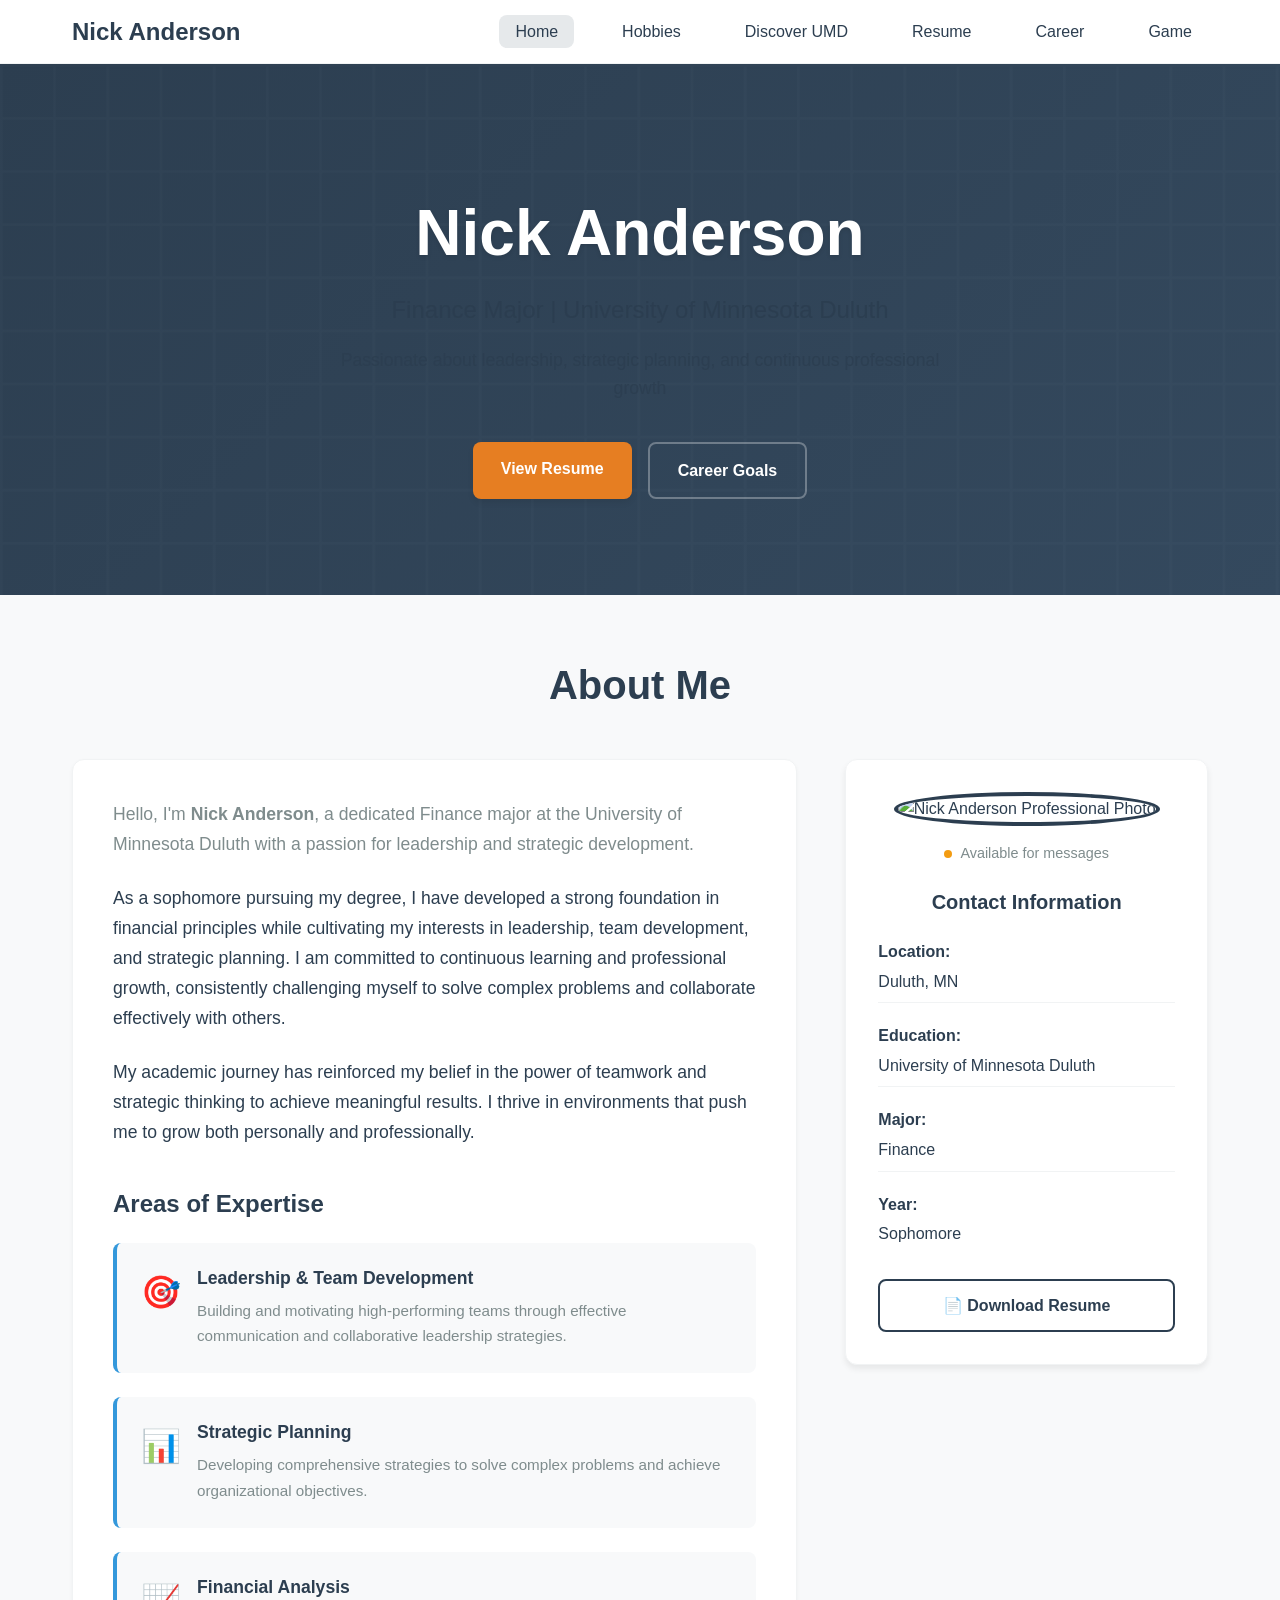
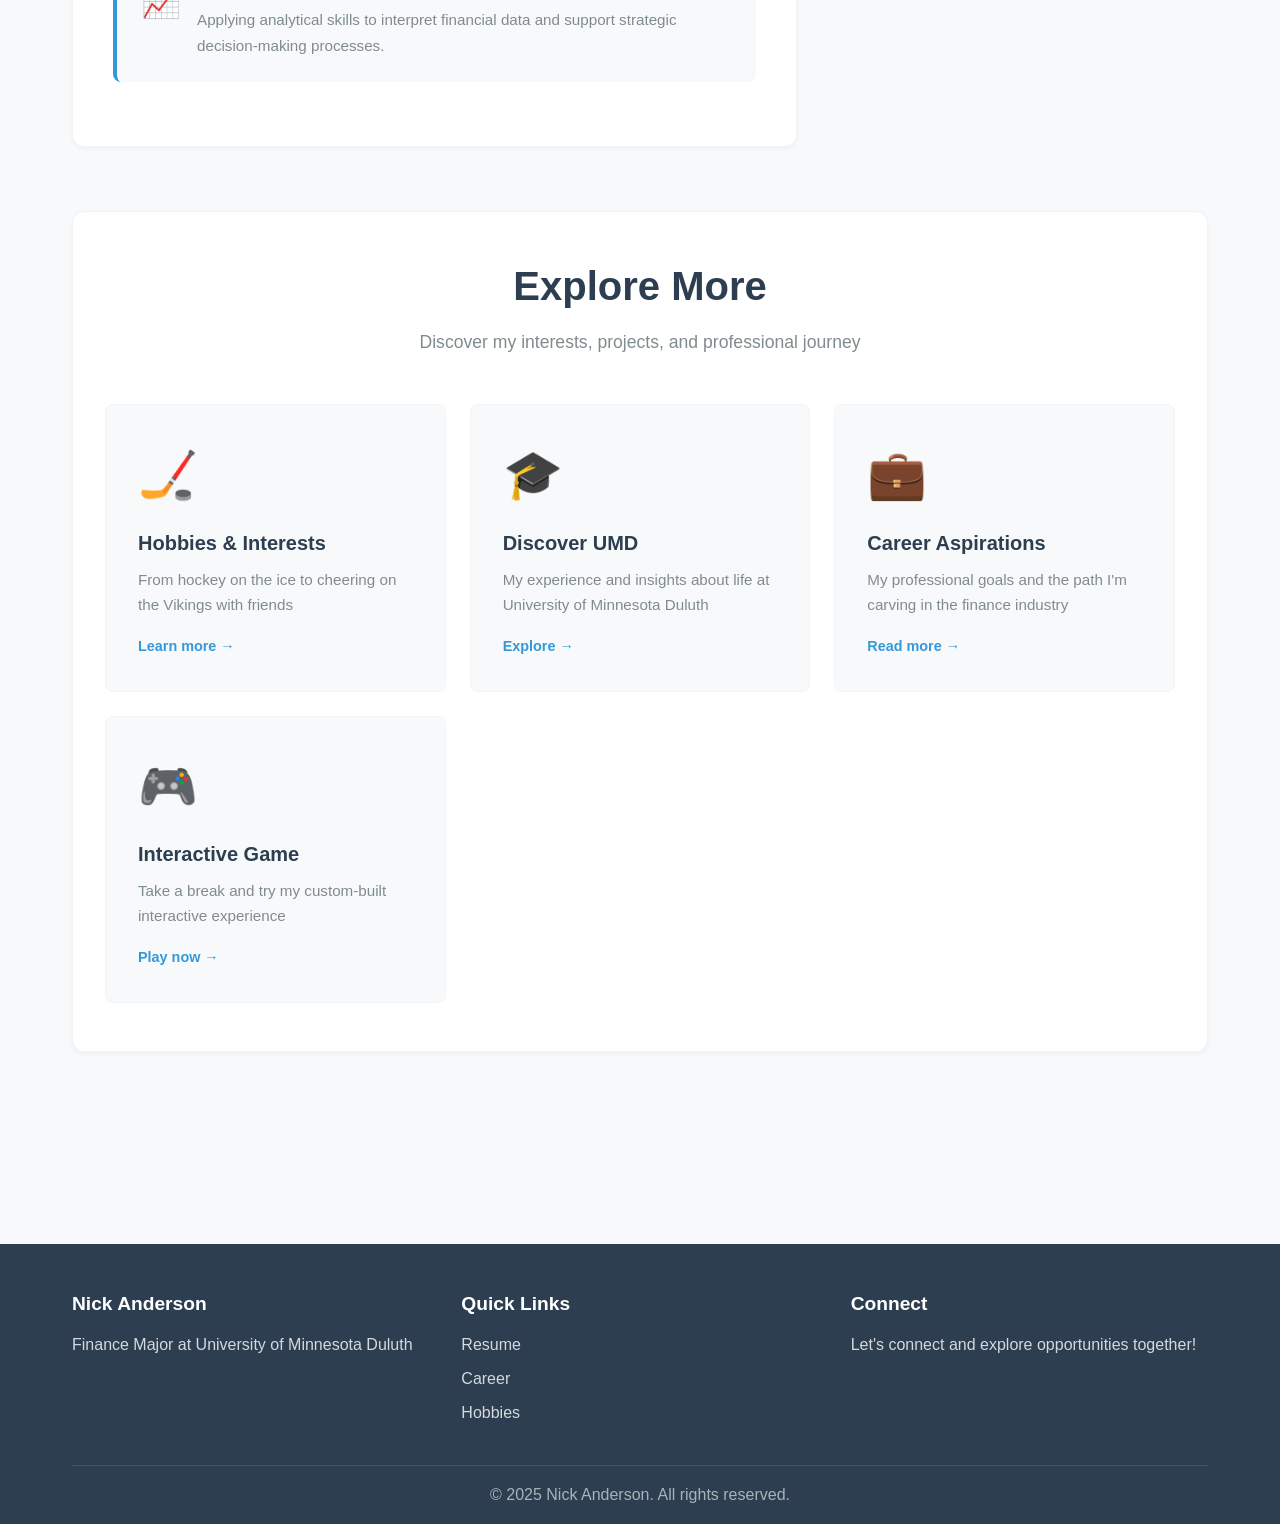
==== index.html @ 1c911851 "Add files via upload upload my files for the first time" ====
<!DOCTYPE html>
<html lang="en">
<head>
    <meta charset="UTF-8">
    <meta name="viewport" content="width=device-width, initial-scale=1.0">
    <title>Nick Anderson - Professional Portfolio</title>
    <link rel="stylesheet" href="CSS/styles.css">
</head>
<body>
    <!-- Navigation Menu -->
    <nav class="navbar">
        <div class="nav-container">
            <div class="nav-logo">
                <h2>Nick Anderson</h2>
            </div>
            <ul class="nav-menu">
                <li class="nav-item">
                    <a href="index.html" class="nav-link active">Home</a>
                </li>
                <li class="nav-item">
                    <a href="hobbies.html" class="nav-link">Hobbies</a>
                </li>
                <li class="nav-item">
                    <a href="discover.html" class="nav-link">Discover UMD</a>
                </li>
                <li class="nav-item">
                    <a href="resume.html" class="nav-link">Resume</a>
                </li>
                <li class="nav-item">
                    <a href="career.html" class="nav-link">Career</a>
                </li>
                <li class="nav-item">
                    <a href="game.html" class="nav-link">Game</a>
                </li>
            </ul>
            <div class="hamburger">
                <span class="bar"></span>
                <span class="bar"></span>
                <span class="bar"></span>
            </div>
        </div>
    </nav>

    <!-- Hero Section -->
    <header class="hero">
        <div class="hero-container">
            <div class="hero-content">
                <h1 class="hero-title">Nick Anderson</h1>
                <p class="hero-subtitle">Finance Major | University of Minnesota Duluth</p>
                <p class="hero-description">Passionate about leadership, strategic planning, and continuous professional growth</p>
                <div class="hero-buttons">
                    <a href="resume.html" class="btn btn-primary">View Resume</a>
                    <a href="career.html" class="btn btn-secondary">Career Goals</a>
                </div>
            </div>
        </div>
    </header>

    <main class="main-content">
        <div class="container">
            <!-- About Me Section -->
            <section class="about-section">
                <div class="section-header">
                    <h2 class="section-title">About Me</h2>
                </div>
                <div class="about-grid">
                    <div class="about-content">
                        <div class="about-text">
                            <p class="lead">Hello, I'm <strong>Nick Anderson</strong>, a dedicated Finance major at the University of Minnesota Duluth with a passion for leadership and strategic development.</p>
                            
                            <p>As a sophomore pursuing my degree, I have developed a strong foundation in financial principles while cultivating my interests in leadership, team development, and strategic planning. I am committed to continuous learning and professional growth, consistently challenging myself to solve complex problems and collaborate effectively with others.</p>
                            
                            <p>My academic journey has reinforced my belief in the power of teamwork and strategic thinking to achieve meaningful results. I thrive in environments that push me to grow both personally and professionally.</p>
                            
                            <div class="expertise-areas">
                                <h3>Areas of Expertise</h3>
                                <ul class="expertise-list">
                                    <li>
                                        <div class="expertise-icon">🎯</div>
                                        <div class="expertise-content">
                                            <h4>Leadership & Team Development</h4>
                                            <p>Building and motivating high-performing teams through effective communication and collaborative leadership strategies.</p>
                                        </div>
                                    </li>
                                    <li>
                                        <div class="expertise-icon">📊</div>
                                        <div class="expertise-content">
                                            <h4>Strategic Planning</h4>
                                            <p>Developing comprehensive strategies to solve complex problems and achieve organizational objectives.</p>
                                        </div>
                                    </li>
                                    <li>
                                        <div class="expertise-icon">📈</div>
                                        <div class="expertise-content">
                                            <h4>Financial Analysis</h4>
                                            <p>Applying analytical skills to interpret financial data and support strategic decision-making processes.</p>
                                        </div>
                                    </li>
                                </ul>
                            </div>
                        </div>
                    </div>
                    
                    <div class="about-sidebar">
                        <div class="profile-card">
                            <div class="profile-image">
                                <img src="images/headshot.jpg" alt="Nick Anderson Professional Photo" />
                                <div class="profile-status">
                                    <span class="status-indicator"></span>
                                    <span class="status-text">Available for opportunities</span>
                                </div>
                            </div>
                            <div class="profile-info">
                                <h3>Contact Information</h3>
                                <div class="contact-item">
                                    <strong>Location:</strong> Duluth, MN
                                </div>
                                <div class="contact-item">
                                    <strong>Education:</strong> University of Minnesota Duluth
                                </div>
                                <div class="contact-item">
                                    <strong>Major:</strong> Finance
                                </div>
                                <div class="contact-item">
                                    <strong>Year:</strong> Sophomore
                                </div>
                            </div>
                            <div class="profile-links">
                                <a href="files/resume.pdf" class="btn btn-outline" target="_blank">
                                    📄 Download Resume
                                </a>
                            </div>
                        </div>
                    </div>
                </div>
            </section>

            <!-- Quick Links Section -->
            <section class="quick-links-section">
                <div class="section-header">
                    <h2 class="section-title">Explore More</h2>
                    <p class="section-subtitle">Discover my interests, projects, and professional journey</p>
                </div>
                <div class="links-grid">
                    <a href="hobbies.html" class="link-card">
                        <div class="link-icon">🏒</div>
                        <h3>Hobbies & Interests</h3>
                        <p>From hockey on the ice to cheering on the Vikings with friends</p>
                        <span class="link-arrow">Learn more →</span>
                    </a>
                    
                    <a href="discover.html" class="link-card">
                        <div class="link-icon">🎓</div>
                        <h3>Discover UMD</h3>
                        <p>My experience and insights about life at University of Minnesota Duluth</p>
                        <span class="link-arrow">Explore →</span>
                    </a>
                    
                    <a href="career.html" class="link-card">
                        <div class="link-icon">💼</div>
                        <h3>Career Aspirations</h3>
                        <p>My professional goals and the path I'm carving in the finance industry</p>
                        <span class="link-arrow">Read more →</span>
                    </a>
                    
                    <a href="game.html" class="link-card">
                        <div class="link-icon">🎮</div>
                        <h3>Interactive Game</h3>
                        <p>Take a break and try my custom-built interactive experience</p>
                        <span class="link-arrow">Play now →</span>
                    </a>
                </div>
            </section>
        </div>
    </main>

    <!-- Footer -->
    <footer class="footer">
        <div class="container">
            <div class="footer-content">
                <div class="footer-section">
                    <h4>Nick Anderson</h4>
                    <p>Finance Major at University of Minnesota Duluth</p>
                </div>
                <div class="footer-section">
                    <h4>Quick Links</h4>
                    <ul>
                        <li><a href="resume.html">Resume</a></li>
                        <li><a href="career.html">Career</a></li>
                        <li><a href="hobbies.html">Hobbies</a></li>
                    </ul>
                </div>
                <div class="footer-section">
                    <h4>Connect</h4>
                    <p>Let's connect and explore opportunities together!</p>
                </div>
            </div>
            <div class="footer-bottom">
                <p>&copy; 2025 Nick Anderson. All rights reserved.</p>
            </div>
        </div>
    </footer>

    <script src="js/script.js"></script>
</body>
</html>
---- CSS/styles.css ----
/* Professional Portfolio Styles */

/* ===== VARIABLES ===== */
:root {
    --primary-color: #2c3e50;
    --primary-light: #34495e;
    --primary-dark: #1a252f;
    --secondary-color: #e67e22;
    --accent-color: #3498db;
    --text-color: #2c3e50;
    --text-light: #7f8c8d;
    --text-muted: #95a5a6;
    --background-color: #ffffff;
    --background-light: #f8f9fa;
    --background-section: #ffffff;
    --border-color: #e9ecef;
    --border-light: #f1f3f4;
    --shadow-light: 0 2px 4px rgba(0,0,0,0.04);
    --shadow-medium: 0 4px 6px rgba(0,0,0,0.07);
    --shadow-heavy: 0 10px 25px rgba(0,0,0,0.1);
    --border-radius: 8px;
    --border-radius-large: 12px;
    --transition: all 0.3s cubic-bezier(0.4, 0, 0.2, 1);
}

/* ===== RESET & BASE STYLES ===== */
* {
    margin: 0;
    padding: 0;
    box-sizing: border-box;
}

html {
    scroll-behavior: smooth;
}

body {
    font-family: -apple-system, BlinkMacSystemFont, 'Segoe UI', 'Roboto', 'Oxygen', 'Ubuntu', 'Cantarell', sans-serif;
    line-height: 1.6;
    color: var(--text-color);
    background-color: var(--background-light);
    font-size: 16px;
}

.container {
    max-width: 1200px;
    margin: 0 auto;
    padding: 0 2rem;
}

/* ===== TYPOGRAPHY ===== */
h1, h2, h3, h4, h5, h6 {
    font-weight: 600;
    line-height: 1.3;
    margin-bottom: 1rem;
}

h1 { font-size: 3rem; }
h2 { font-size: 2.5rem; }
h3 { font-size: 2rem; }
h4 { font-size: 1.5rem; }

p {
    margin-bottom: 1rem;
    color: var(--text-color);
}

.lead {
    font-size: 1.25rem;
    font-weight: 400;
    color: var(--text-light);
    margin-bottom: 1.5rem;
}

/* ===== NAVIGATION ===== */
.navbar {
    background: rgba(255, 255, 255, 0.95);
    backdrop-filter: blur(10px);
    border-bottom: 1px solid var(--border-light);
    padding: 1rem 0;
    position: fixed;
    top: 0;
    left: 0;
    right: 0;
    z-index: 1000;
    transition: var(--transition);
}

.nav-container {
    max-width: 1200px;
    margin: 0 auto;
    padding: 0 2rem;
    display: flex;
    justify-content: space-between;
    align-items: center;
}

.nav-logo h2 {
    color: var(--primary-color);
    margin: 0;
    font-size: 1.5rem;
    font-weight: 700;
}

.nav-menu {
    display: flex;
    list-style: none;
    gap: 2rem;
    align-items: center;
}

.nav-link {
    text-decoration: none;
    color: var(--text-color);
    font-weight: 500;
    padding: 0.5rem 1rem;
    border-radius: var(--border-radius);
    transition: var(--transition);
    position: relative;
}

.nav-link:hover {
    color: var(--primary-color);
    background-color: rgba(52, 73, 94, 0.08);
}

.nav-link.active {
    color: var(--primary-color);
    background-color: rgba(52, 73, 94, 0.12);
}

/* Hamburger Menu */
.hamburger {
    display: none;
    flex-direction: column;
    cursor: pointer;
    padding: 0.5rem;
}

.bar {
    width: 25px;
    height: 3px;
    background-color: var(--primary-color);
    margin: 3px 0;
    transition: var(--transition);
    border-radius: 2px;
}

/* ===== HERO SECTION ===== */
.hero {
    background: linear-gradient(135deg, var(--primary-color) 0%, var(--primary-light) 100%);
    color: white;
    padding: 8rem 0 6rem 0;
    margin-top: 4rem;
    position: relative;
    overflow: hidden;
}

.hero::before {
    content: '';
    position: absolute;
    top: 0;
    left: 0;
    right: 0;
    bottom: 0;
    background: url('data:image/svg+xml,<svg xmlns="http://www.w3.org/2000/svg" viewBox="0 0 100 100"><defs><pattern id="grid" width="10" height="10" patternUnits="userSpaceOnUse"><path d="M 10 0 L 0 0 0 10" fill="none" stroke="rgba(255,255,255,0.03)" stroke-width="1"/></pattern></defs><rect width="100" height="100" fill="url(%23grid)"/></svg>');
    opacity: 0.5;
}

.hero-container {
    max-width: 1200px;
    margin: 0 auto;
    padding: 0 2rem;
    text-align: center;
    position: relative;
    z-index: 1;
}

.hero-title {
    font-size: 4rem;
    font-weight: 800;
    margin-bottom: 1rem;
    text-shadow: 0 2px 4px rgba(0,0,0,0.1);
}

.hero-subtitle {
    font-size: 1.5rem;
    margin-bottom: 1rem;
    opacity: 0.9;
    font-weight: 500;
}

.hero-description {
    font-size: 1.1rem;
    margin-bottom: 2.5rem;
    opacity: 0.8;
    max-width: 600px;
    margin-left: auto;
    margin-right: auto;
}

.hero-buttons {
    display: flex;
    gap: 1rem;
    justify-content: center;
    flex-wrap: wrap;
}

/* ===== BUTTONS ===== */
.btn {
    display: inline-block;
    padding: 0.875rem 1.75rem;
    text-decoration: none;
    border-radius: var(--border-radius);
    font-weight: 600;
    font-size: 1rem;
    transition: var(--transition);
    cursor: pointer;
    border: none;
    text-align: center;
}

.btn-primary {
    background: var(--secondary-color);
    color: white;
    box-shadow: var(--shadow-medium);
}

.btn-primary:hover {
    background: #d35400;
    transform: translateY(-2px);
    box-shadow: var(--shadow-heavy);
}

.btn-secondary {
    background: transparent;
    color: white;
    border: 2px solid rgba(255, 255, 255, 0.3);
}

.btn-secondary:hover {
    background: rgba(255, 255, 255, 0.1);
    border-color: rgba(255, 255, 255, 0.5);
    transform: translateY(-2px);
}

.btn-outline {
    background: transparent;
    color: var(--primary-color);
    border: 2px solid var(--primary-color);
}

.btn-outline:hover {
    background: var(--primary-color);
    color: white;
    transform: translateY(-2px);
}

/* ===== MAIN CONTENT ===== */
.main-content {
    padding: 4rem 0;
}

/* ===== SECTION STYLES ===== */
.section-header {
    text-align: center;
    margin-bottom: 3rem;
}

.section-title {
    color: var(--primary-color);
    font-size: 2.5rem;
    font-weight: 700;
    margin-bottom: 1rem;
}

.section-subtitle {
    font-size: 1.1rem;
    color: var(--text-light);
    max-width: 600px;
    margin: 0 auto;
}

/* ===== ABOUT SECTION ===== */
.about-section {
    margin-bottom: 4rem;
}

.about-grid {
    display: grid;
    grid-template-columns: 2fr 1fr;
    gap: 3rem;
    align-items: start;
}

.about-content {
    background: var(--background-section);
    border-radius: var(--border-radius-large);
    padding: 2.5rem;
    box-shadow: var(--shadow-light);
    border: 1px solid var(--border-light);
}

.about-text p {
    margin-bottom: 1.5rem;
    font-size: 1.1rem;
    line-height: 1.7;
}

/* ===== EXPERTISE AREAS ===== */
.expertise-areas {
    margin-top: 2.5rem;
}

.expertise-areas h3 {
    color: var(--primary-color);
    font-size: 1.5rem;
    margin-bottom: 1.5rem;
}

.expertise-list {
    list-style: none;
}

.expertise-list li {
    display: flex;
    align-items: flex-start;
    gap: 1rem;
    margin-bottom: 1.5rem;
    padding: 1.5rem;
    background: var(--background-light);
    border-radius: var(--border-radius);
    border-left: 4px solid var(--accent-color);
    transition: var(--transition);
}

.expertise-list li:hover {
    transform: translateY(-2px);
    box-shadow: var(--shadow-medium);
}

.expertise-icon {
    font-size: 2rem;
    flex-shrink: 0;
}

.expertise-content h4 {
    color: var(--primary-color);
    margin-bottom: 0.5rem;
    font-size: 1.1rem;
}

.expertise-content p {
    color: var(--text-light);
    margin: 0;
    font-size: 0.95rem;
}

/* ===== PROFILE CARD ===== */
.profile-card {
    background: var(--background-section);
    border-radius: var(--border-radius-large);
    padding: 2rem;
    box-shadow: var(--shadow-medium);
    border: 1px solid var(--border-light);
    position: sticky;
    top: 6rem;
}

.profile-image {
    text-align: center;
    margin-bottom: 1.5rem;
}

.profile-image img {
    width: 150px;
    height: 150px;
    border-radius: 50%;
    object-fit: cover;
    border: 4px solid var(--primary-color);
    margin-bottom: 1rem;
}

.profile-status {
    display: flex;
    align-items: center;
    justify-content: center;
    gap: 0.5rem;
    font-size: 0.9rem;
    color: var(--text-light);
}

.status-indicator {
    width: 8px;
    height: 8px;
    background: #27ae60;
    border-radius: 50%;
    animation: pulse 2s infinite;
}

@keyframes pulse {
    0% { opacity: 1; }
    50% { opacity: 0.5; }
    100% { opacity: 1; }
}

.profile-info h3 {
    color: var(--primary-color);
    font-size: 1.25rem;
    margin-bottom: 1rem;
    text-align: center;
}

.contact-item {
    margin-bottom: 0.75rem;
    padding: 0.5rem 0;
    border-bottom: 1px solid var(--border-light);
}

.contact-item:last-child {
    border-bottom: none;
}

.contact-item strong {
    color: var(--primary-color);
    display: block;
    margin-bottom: 0.25rem;
}

.profile-links {
    margin-top: 1.5rem;
    text-align: center;
}

.profile-links .btn {
    width: 100%;
    padding: 0.75rem 1.5rem;
}

/* ===== QUICK LINKS SECTION ===== */
.quick-links-section {
    background: var(--background-section);
    border-radius: var(--border-radius-large);
    padding: 3rem 2rem;
    box-shadow: var(--shadow-light);
    border: 1px solid var(--border-light);
    margin-bottom: 4rem;
}

.links-grid {
    display: grid;
    grid-template-columns: repeat(auto-fit, minmax(280px, 1fr));
    gap: 1.5rem;
    margin-top: 2rem;
}

.link-card {
    background: var(--background-light);
    border-radius: var(--border-radius);
    padding: 2rem;
    text-decoration: none;
    color: var(--text-color);
    transition: var(--transition);
    border: 1px solid var(--border-light);
    position: relative;
    overflow: hidden;
}

.link-card::before {
    content: '';
    position: absolute;
    top: 0;
    left: -100%;
    width: 100%;
    height: 100%;
    background: linear-gradient(90deg, transparent, rgba(52, 152, 219, 0.1), transparent);
    transition: left 0.5s;
}

.link-card:hover::before {
    left: 100%;
}

.link-card:hover {
    transform: translateY(-4px);
    box-shadow: var(--shadow-heavy);
    border-color: var(--accent-color);
}

.link-icon {
    font-size: 3rem;
    margin-bottom: 1rem;
    display: block;
}

.link-card h3 {
    color: var(--primary-color);
    font-size: 1.25rem;
    margin-bottom: 0.75rem;
}

.link-card p {
    color: var(--text-light);
    margin-bottom: 1rem;
    font-size: 0.95rem;
}

.link-arrow {
    color: var(--accent-color);
    font-weight: 600;
    font-size: 0.9rem;
}

/* ===== FOOTER ===== */
.footer {
    background: var(--primary-color);
    color: white;
    padding: 3rem 0 1rem 0;
    margin-top: 4rem;
}

.footer-content {
    display: grid;
    grid-template-columns: repeat(auto-fit, minmax(250px, 1fr));
    gap: 2rem;
    margin-bottom: 2rem;
}

.footer-section h4 {
    margin-bottom: 1rem;
    font-size: 1.2rem;
}

.footer-section p {
    color: rgba(255, 255, 255, 0.8);
    margin-bottom: 0.5rem;
}

.footer-section ul {
    list-style: none;
}

.footer-section ul li {
    margin-bottom: 0.5rem;
}

.footer-section ul li a {
    color: rgba(255, 255, 255, 0.8);
    text-decoration: none;
    transition: var(--transition);
}

.footer-section ul li a:hover {
    color: white;
}

.footer-bottom {
    border-top: 1px solid rgba(255, 255, 255, 0.1);
    padding-top: 1rem;
    text-align: center;
}

.footer-bottom p {
    color: rgba(255, 255, 255, 0.6);
    margin: 0;
}

/* ===== RESPONSIVE DESIGN ===== */

/* Tablet styles */
@media (max-width: 1024px) {
    .container {
        padding: 0 1.5rem;
    }
    
    .nav-container {
        padding: 0 1.5rem;
    }
    
    .hero-title {
        font-size: 3rem;
    }
    
    .about-grid {
        grid-template-columns: 1fr;
        gap: 2rem;
    }
    
    .profile-card {
        position: static;
    }
    
    .links-grid {
        grid-template-columns: repeat(auto-fit, minmax(250px, 1fr));
    }
}

/* Mobile styles */
@media (max-width: 768px) {
    .hamburger {
        display: flex;
    }
    
    .nav-menu {
        position: fixed;
        left: -100%;
        top: 70px;
        flex-direction: column;
        background-color: white;
        width: 100%;
        text-align: center;
        transition: 0.3s;
        box-shadow: var(--shadow-medium);
        padding: 2rem 0;
        gap: 1rem;
    }
    
    .nav-menu.active {
        left: 0;
    }
    
    .nav-menu li {
        width: 100%;
    }
    
    .nav-link {
        display: block;
        padding: 1rem;
        width: 100%;
    }
    
    .hero {
        padding: 6rem 0 4rem 0;
    }
    
    .hero-title {
        font-size: 2.5rem;
    }
    
    .hero-subtitle {
        font-size: 1.2rem;
    }
    
    .hero-buttons {
        flex-direction: column;
        align-items: center;
    }
    
    .hero-buttons .btn {
        width: 250px;
    }
    
    .section-title {
        font-size: 2rem;
    }
    
    .about-content {
        padding: 2rem;
    }
    
    .profile-card {
        padding: 1.5rem;
    }
    
    .quick-links-section {
        padding: 2rem 1rem;
    }
    
    .links-grid {
        grid-template-columns: 1fr;
        gap: 1rem;
    }
    
    .link-card {
        padding: 1.5rem;
    }
    
    .expertise-list li {
        padding: 1rem;
        flex-direction: column;
        text-align: center;
    }
    
    .expertise-icon {
        margin-bottom: 0.5rem;
    }
    
    .footer-content {
        grid-template-columns: 1fr;
        text-align: center;
    }
}

/* Small mobile styles */
@media (max-width: 480px) {
    .container {
        padding: 0 1rem;
    }
    
    .hero {
        padding: 4rem 0 3rem 0;
    }
    
    .hero-title {
        font-size: 2rem;
    }
    
    .hero-subtitle {
        font-size: 1.1rem;
    }
    
    .about-content,
    .profile-card {
        padding: 1.5rem;
    }
    
    .quick-links-section {
        padding: 1.5rem 0.5rem;
    }
    
    .link-card {
        padding: 1rem;
    }
}
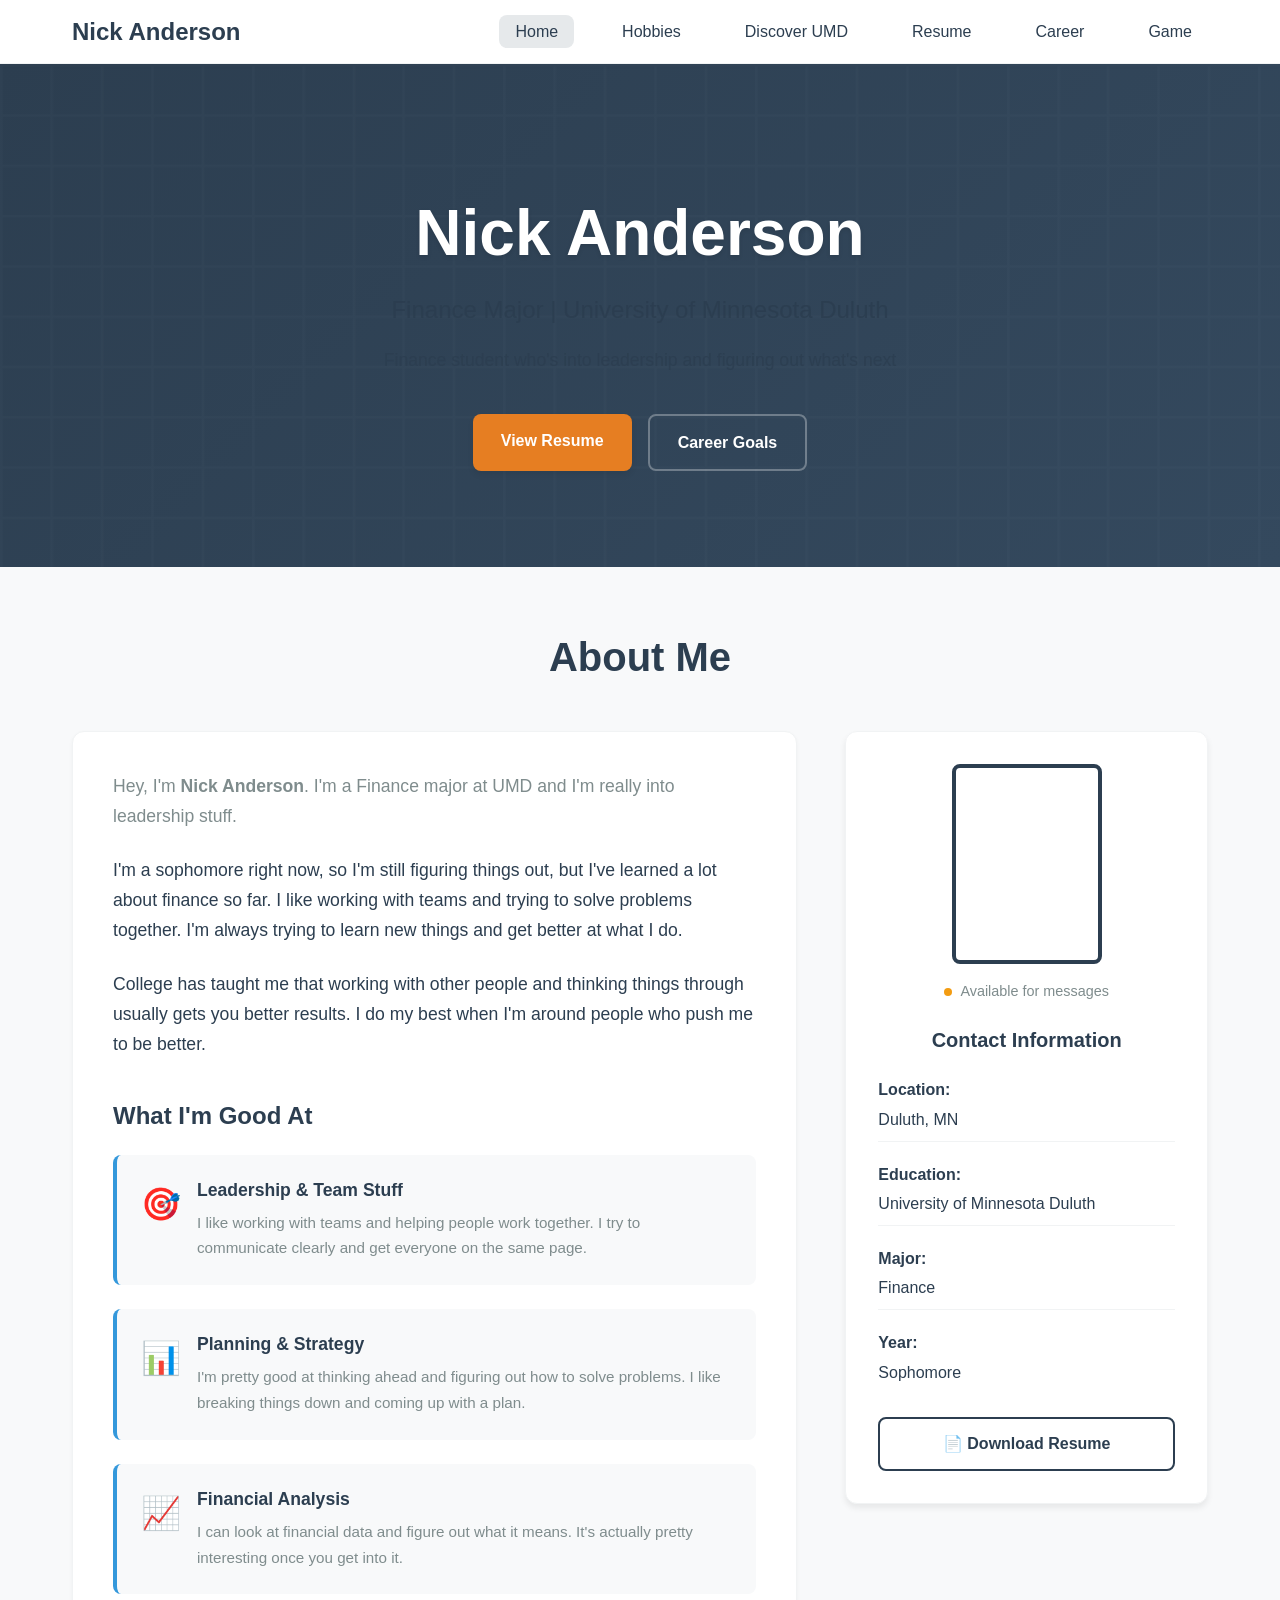
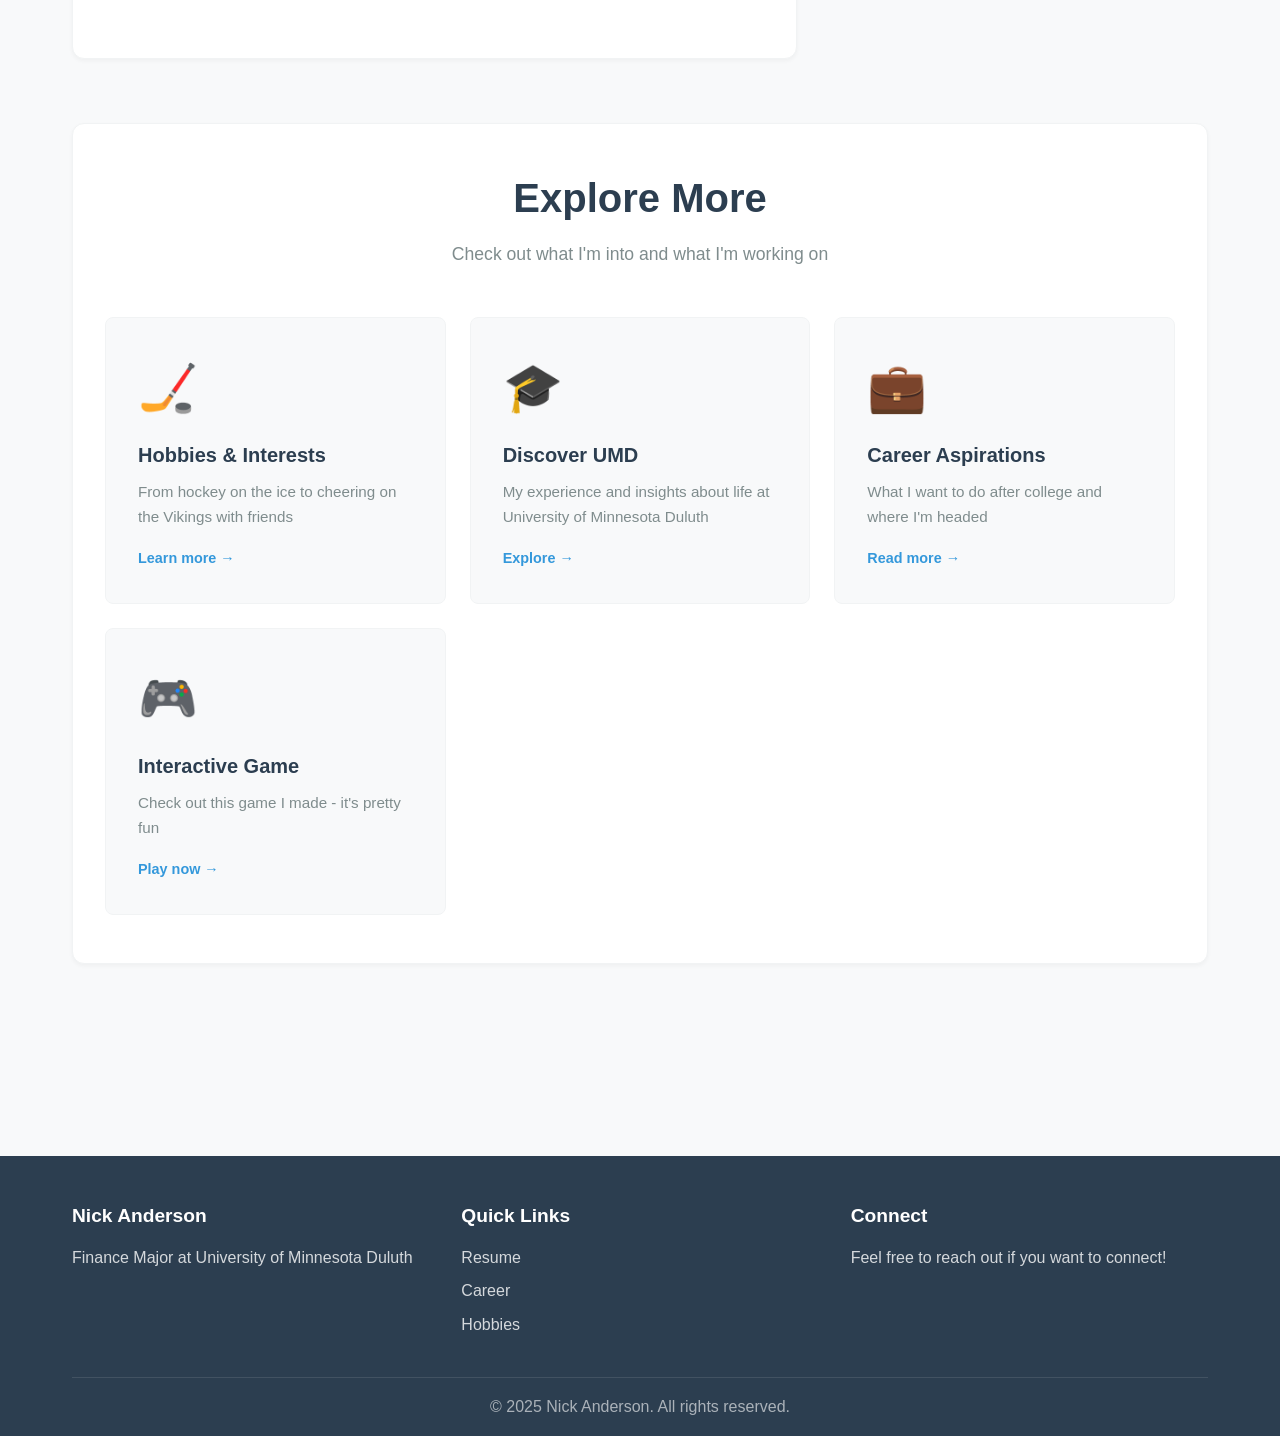
==== commit 7fd71f6f: "change 2" ====
--- a/index.html
+++ b/index.html
@@ -47,7 +47,7 @@
             <div class="hero-content">
                 <h1 class="hero-title">Nick Anderson</h1>
                 <p class="hero-subtitle">Finance Major | University of Minnesota Duluth</p>
-                <p class="hero-description">Passionate about leadership, strategic planning, and continuous professional growth</p>
+                <p class="hero-description">Finance student who's into leadership and figuring out what's next</p>
                 <div class="hero-buttons">
                     <a href="resume.html" class="btn btn-primary">View Resume</a>
                     <a href="career.html" class="btn btn-secondary">Career Goals</a>
@@ -66,34 +66,34 @@
                 <div class="about-grid">
                     <div class="about-content">
                         <div class="about-text">
-                            <p class="lead">Hello, I'm <strong>Nick Anderson</strong>, a dedicated Finance major at the University of Minnesota Duluth with a passion for leadership and strategic development.</p>
+                            <p class="lead">Hey, I'm <strong>Nick Anderson</strong>. I'm a Finance major at UMD and I'm really into leadership stuff.</p>
                             
-                            <p>As a sophomore pursuing my degree, I have developed a strong foundation in financial principles while cultivating my interests in leadership, team development, and strategic planning. I am committed to continuous learning and professional growth, consistently challenging myself to solve complex problems and collaborate effectively with others.</p>
+                            <p>I'm a sophomore right now, so I'm still figuring things out, but I've learned a lot about finance so far. I like working with teams and trying to solve problems together. I'm always trying to learn new things and get better at what I do.</p>
                             
-                            <p>My academic journey has reinforced my belief in the power of teamwork and strategic thinking to achieve meaningful results. I thrive in environments that push me to grow both personally and professionally.</p>
+                            <p>College has taught me that working with other people and thinking things through usually gets you better results. I do my best when I'm around people who push me to be better.</p>
                             
                             <div class="expertise-areas">
-                                <h3>Areas of Expertise</h3>
+                                <h3>What I'm Good At</h3>
                                 <ul class="expertise-list">
                                     <li>
                                         <div class="expertise-icon">🎯</div>
                                         <div class="expertise-content">
-                                            <h4>Leadership & Team Development</h4>
-                                            <p>Building and motivating high-performing teams through effective communication and collaborative leadership strategies.</p>
+                                            <h4>Leadership & Team Stuff</h4>
+                                            <p>I like working with teams and helping people work together. I try to communicate clearly and get everyone on the same page.</p>
                                         </div>
                                     </li>
                                     <li>
                                         <div class="expertise-icon">📊</div>
                                         <div class="expertise-content">
-                                            <h4>Strategic Planning</h4>
-                                            <p>Developing comprehensive strategies to solve complex problems and achieve organizational objectives.</p>
+                                            <h4>Planning & Strategy</h4>
+                                            <p>I'm pretty good at thinking ahead and figuring out how to solve problems. I like breaking things down and coming up with a plan.</p>
                                         </div>
                                     </li>
                                     <li>
                                         <div class="expertise-icon">📈</div>
                                         <div class="expertise-content">
                                             <h4>Financial Analysis</h4>
-                                            <p>Applying analytical skills to interpret financial data and support strategic decision-making processes.</p>
+                                            <p>I can look at financial data and figure out what it means. It's actually pretty interesting once you get into it.</p>
                                         </div>
                                     </li>
                                 </ul>
@@ -104,7 +104,7 @@
                     <div class="about-sidebar">
                         <div class="profile-card">
                             <div class="profile-image">
-                                <img src="images/headshot.jpg" alt="Nick Anderson Professional Photo" />
+                                <iframe src="files/headhsot.pdf" type="application/pdf" style="width: 150px; height: 200px; border: 4px solid var(--primary-color); border-radius: 8px; display: block; margin: 0 auto 1rem auto;"></iframe>
                                 <div class="profile-status">
                                     <span class="status-indicator"></span>
                                     <span class="status-text">Available for opportunities</span>
@@ -139,7 +139,7 @@
             <section class="quick-links-section">
                 <div class="section-header">
                     <h2 class="section-title">Explore More</h2>
-                    <p class="section-subtitle">Discover my interests, projects, and professional journey</p>
+                    <p class="section-subtitle">Check out what I'm into and what I'm working on</p>
                 </div>
                 <div class="links-grid">
                     <a href="hobbies.html" class="link-card">
@@ -159,14 +159,14 @@
                     <a href="career.html" class="link-card">
                         <div class="link-icon">💼</div>
                         <h3>Career Aspirations</h3>
-                        <p>My professional goals and the path I'm carving in the finance industry</p>
+                        <p>What I want to do after college and where I'm headed</p>
                         <span class="link-arrow">Read more →</span>
                     </a>
                     
                     <a href="game.html" class="link-card">
                         <div class="link-icon">🎮</div>
                         <h3>Interactive Game</h3>
-                        <p>Take a break and try my custom-built interactive experience</p>
+                        <p>Check out this game I made - it's pretty fun</p>
                         <span class="link-arrow">Play now →</span>
                     </a>
                 </div>
@@ -192,7 +192,7 @@
                 </div>
                 <div class="footer-section">
                     <h4>Connect</h4>
-                    <p>Let's connect and explore opportunities together!</p>
+                    <p>Feel free to reach out if you want to connect!</p>
                 </div>
             </div>
             <div class="footer-bottom">
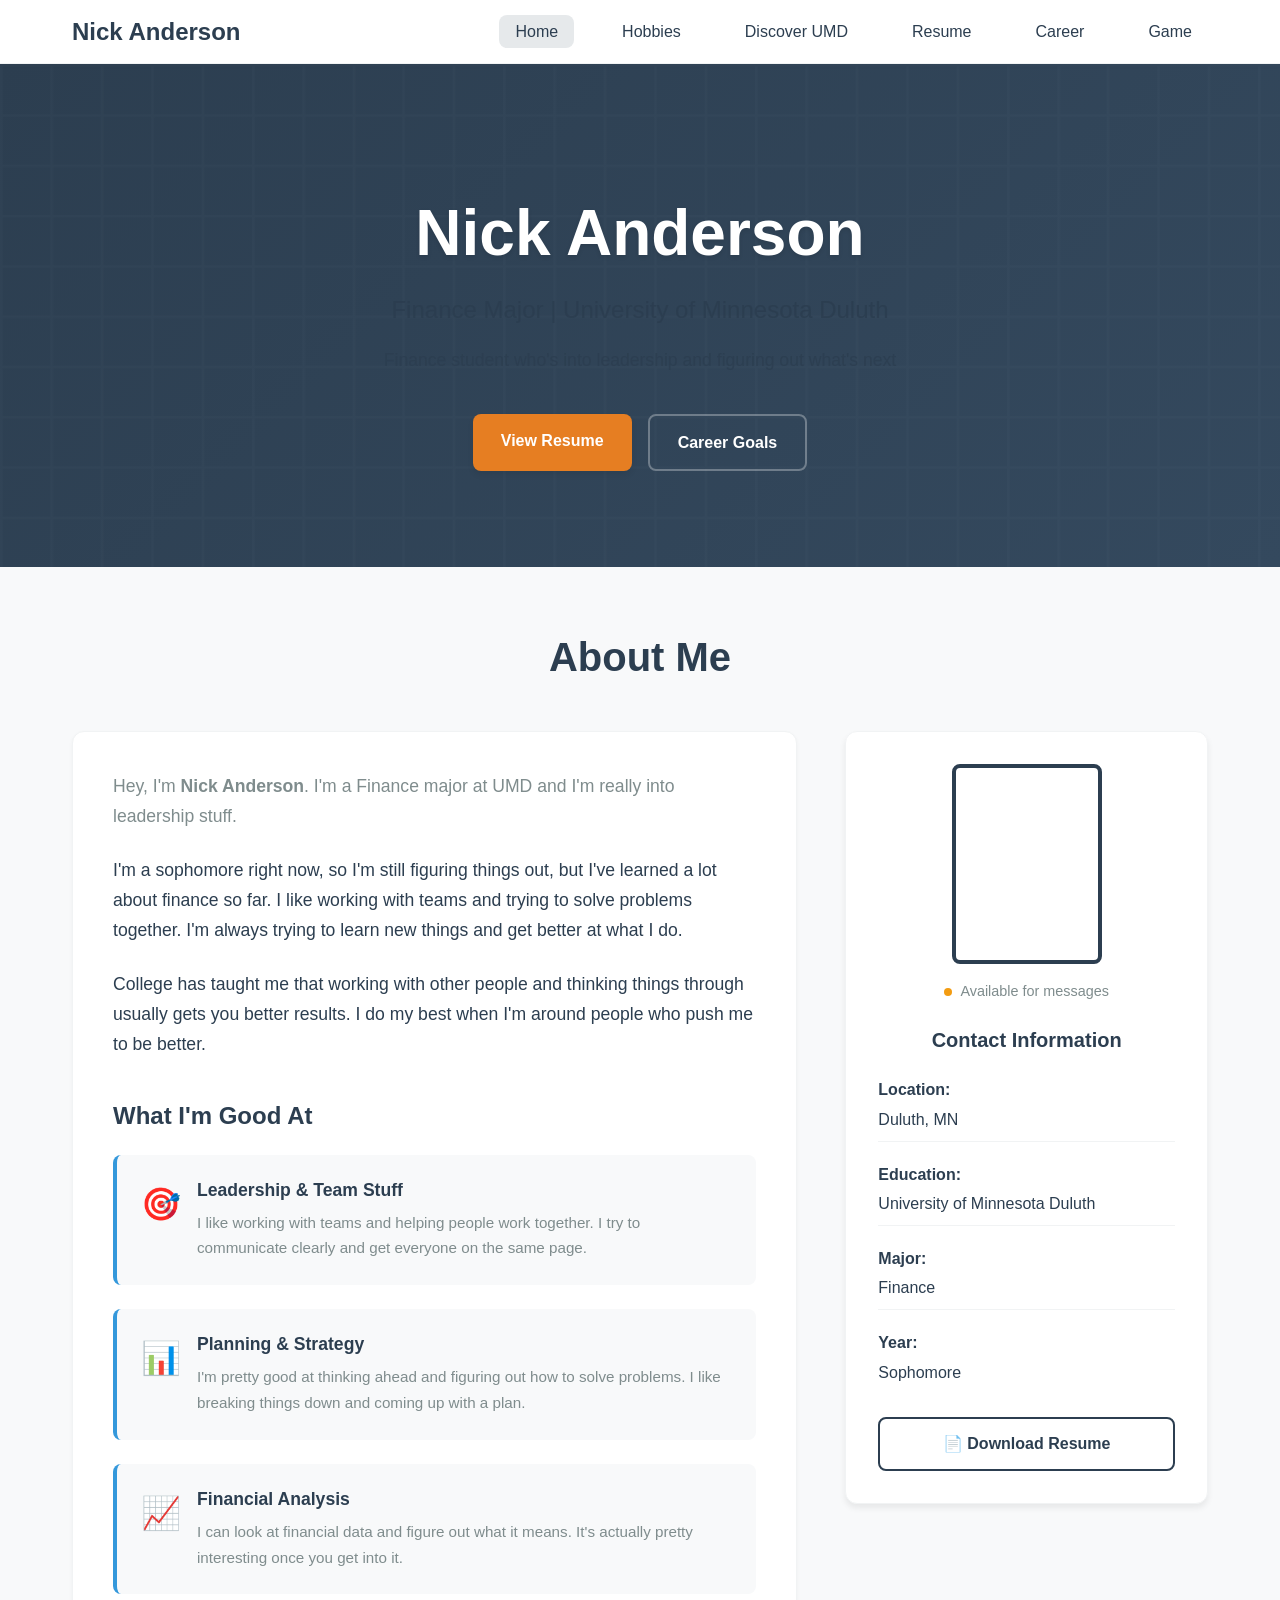
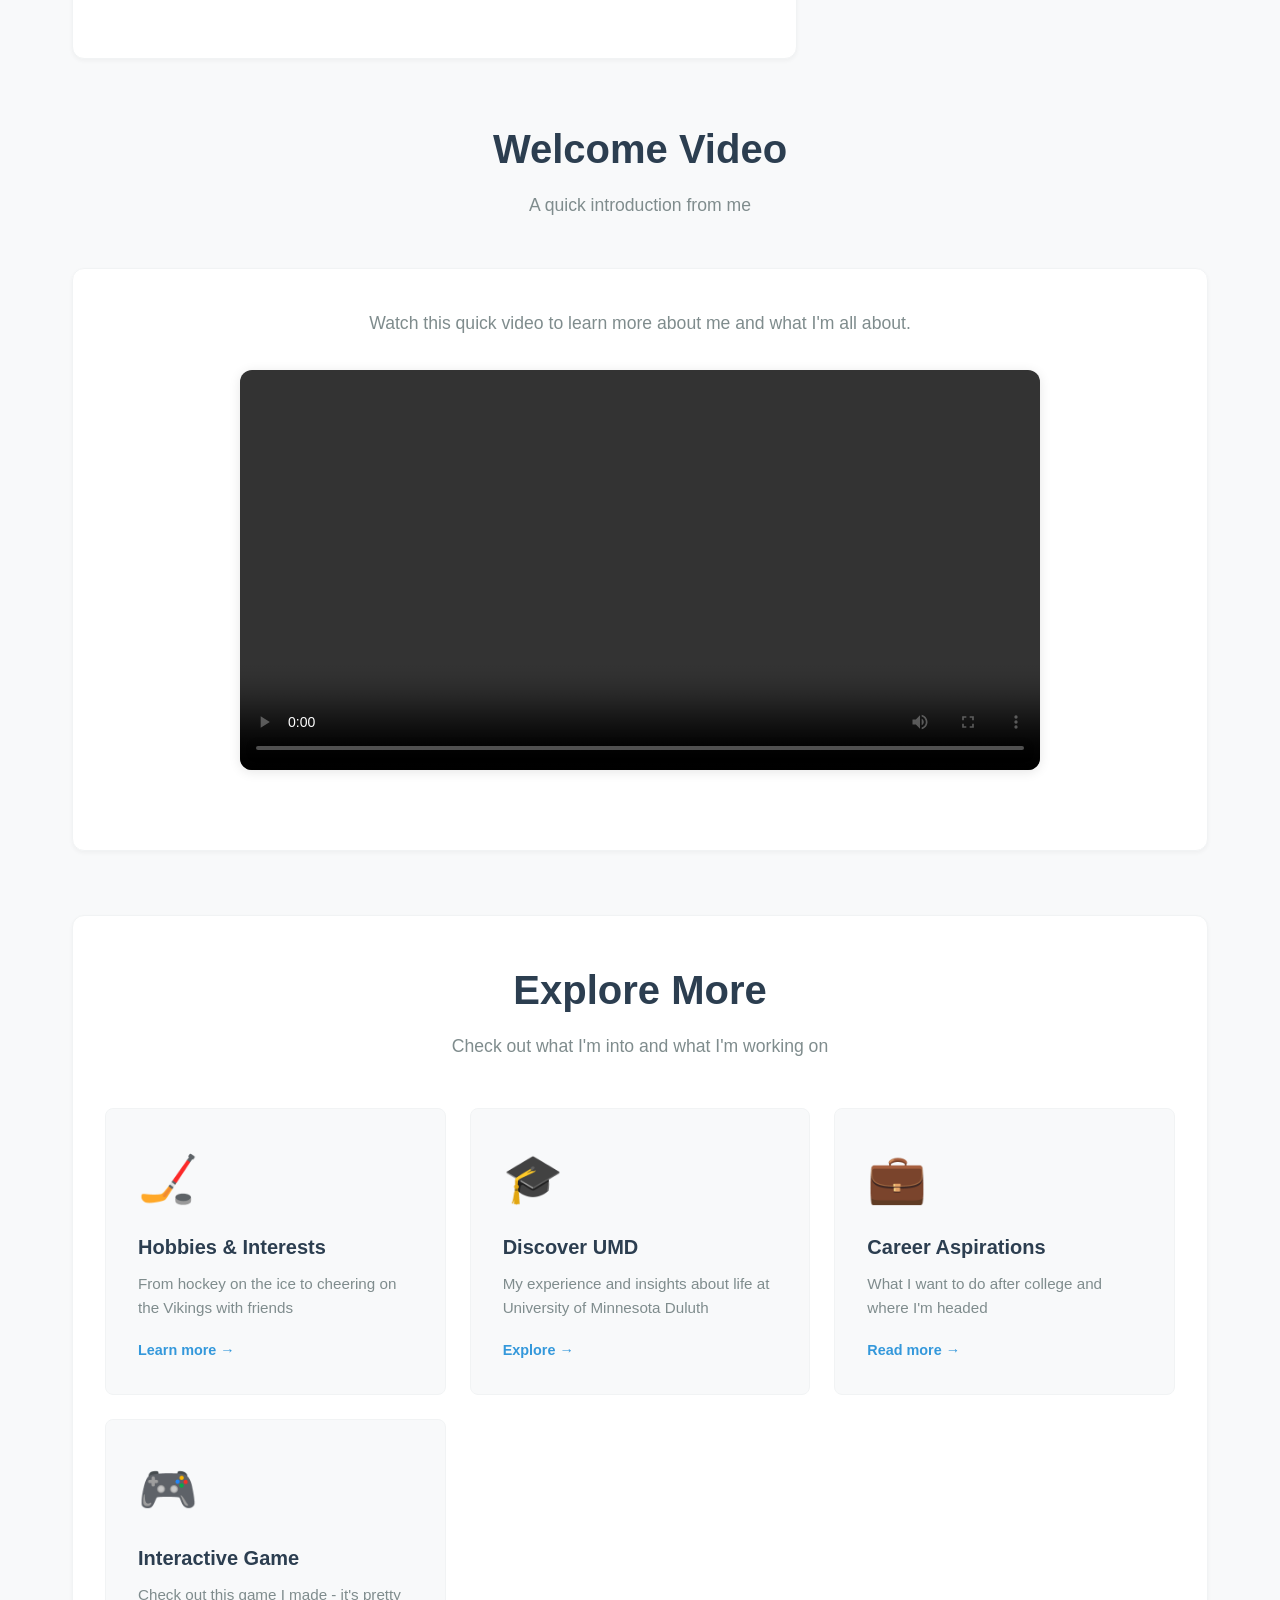
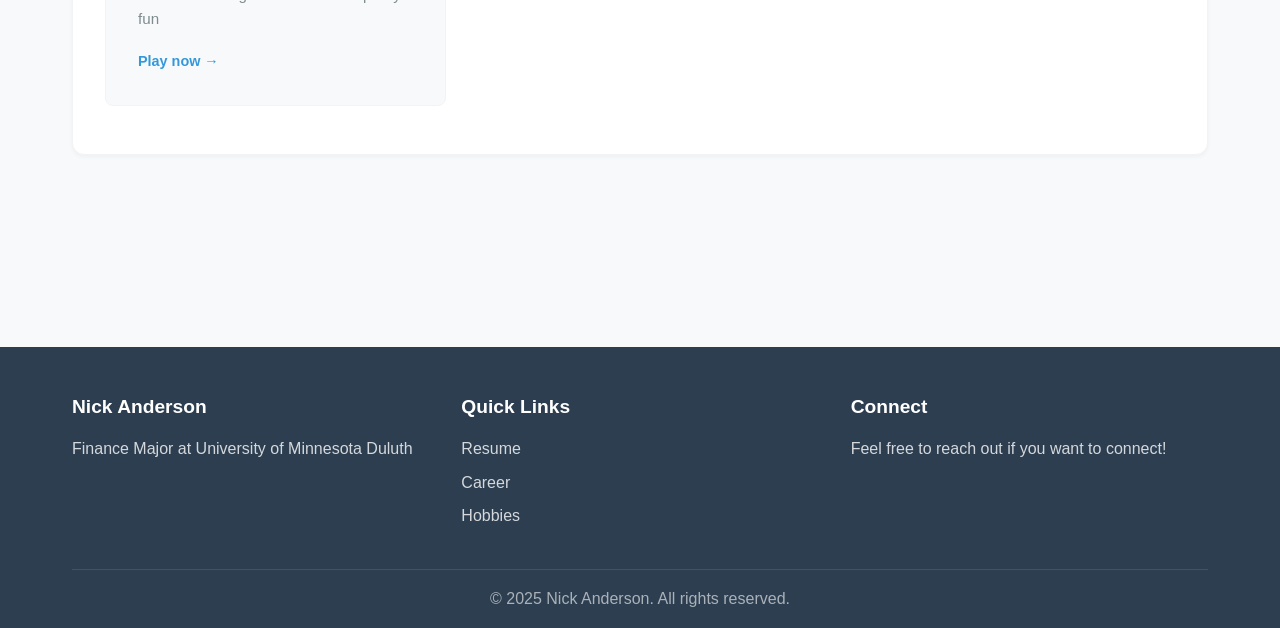
==== commit 640437fa: "Add files via upload" ====
--- a/index.html
+++ b/index.html
@@ -135,6 +135,26 @@
                 </div>
             </section>
 
+            <!-- Welcome Video Section -->
+            <section class="about-section">
+                <div class="section-header">
+                    <h2 class="section-title">Welcome Video</h2>
+                    <p class="section-subtitle">A quick introduction from me</p>
+                </div>
+                <div class="about-content" style="text-align: center;">
+                    <div class="about-text">
+                        <p class="lead">Watch this quick video to learn more about me and what I'm all about.</p>
+                        
+                        <div style="margin: 2rem auto; max-width: 800px;">
+                            <video controls style="width: 100%; max-width: 800px; border-radius: 12px; box-shadow: 0 2px 12px rgba(0,0,0,0.1);">
+                                <source src="files/index vid.mov" type="video/mp4">
+                                Your browser does not support the video tag.
+                            </video>
+                        </div>
+                    </div>
+                </div>
+            </section>
+
             <!-- Quick Links Section -->
             <section class="quick-links-section">
                 <div class="section-header">
